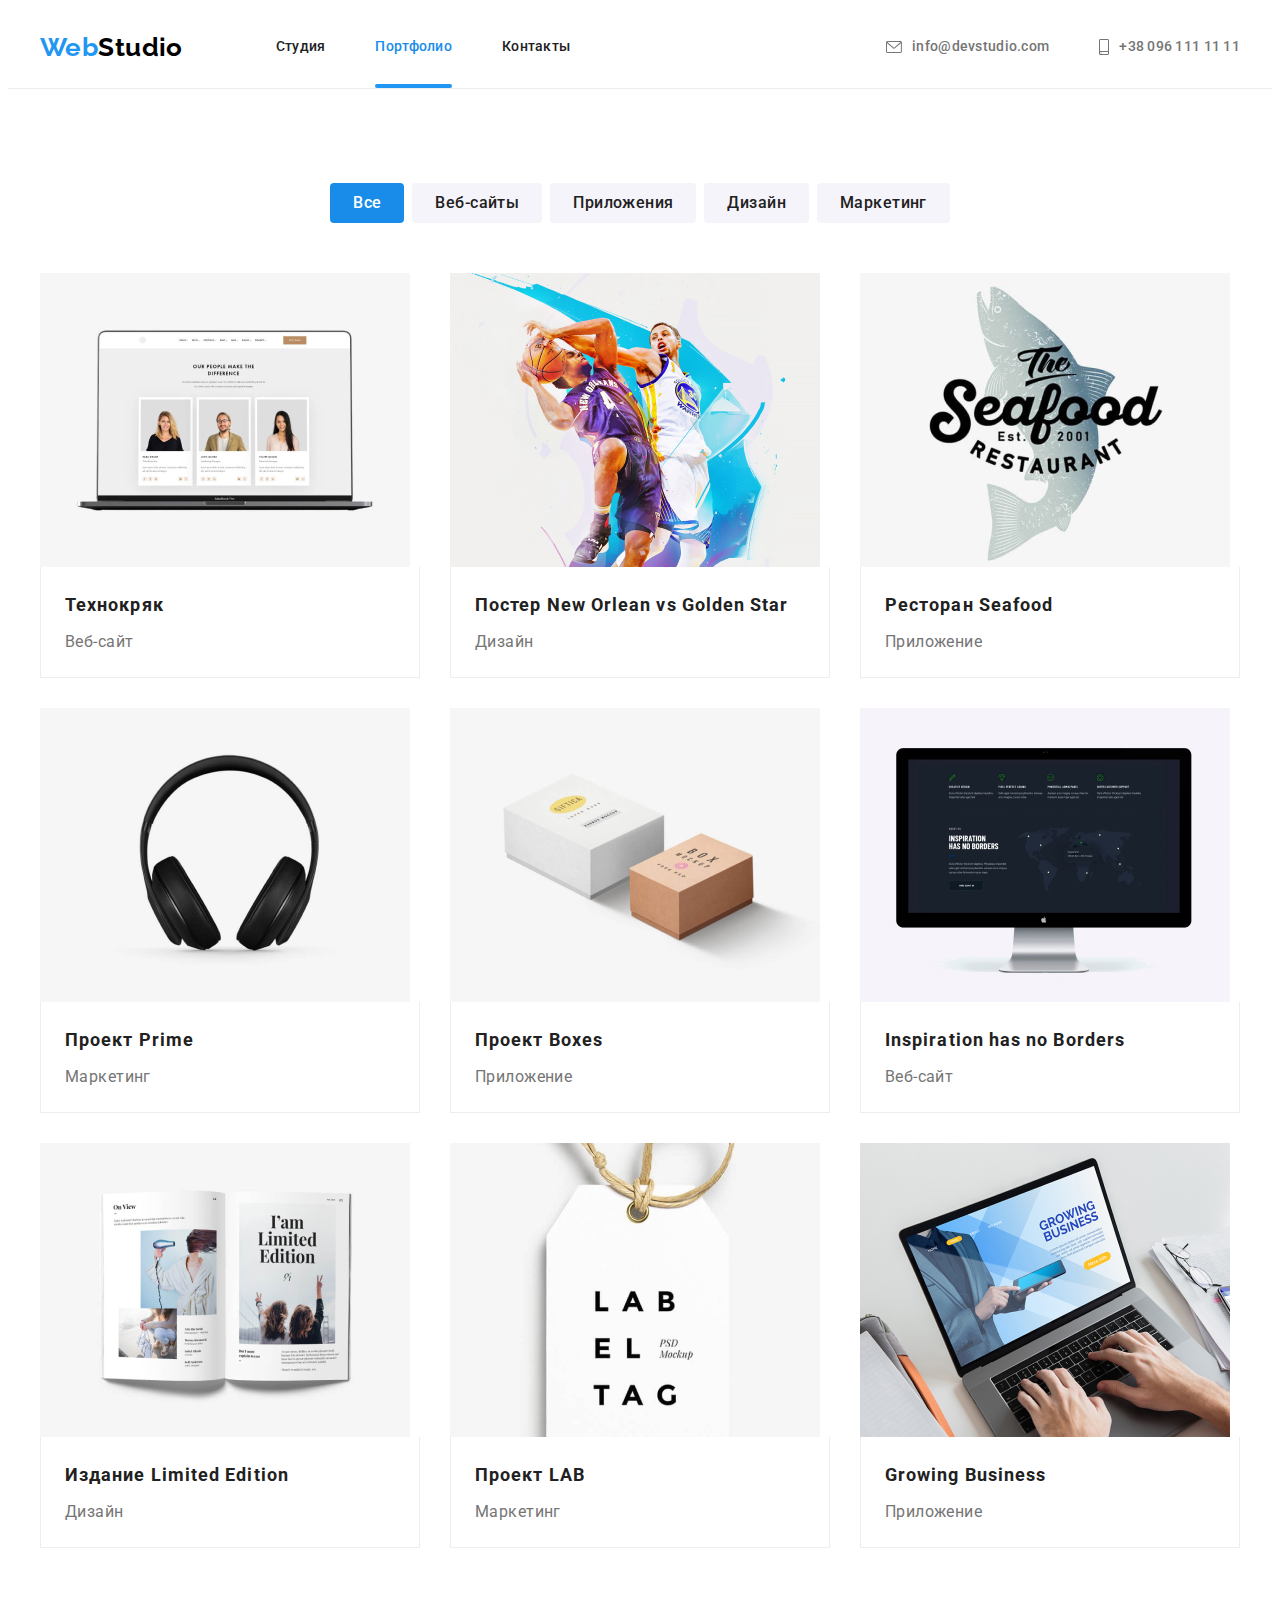
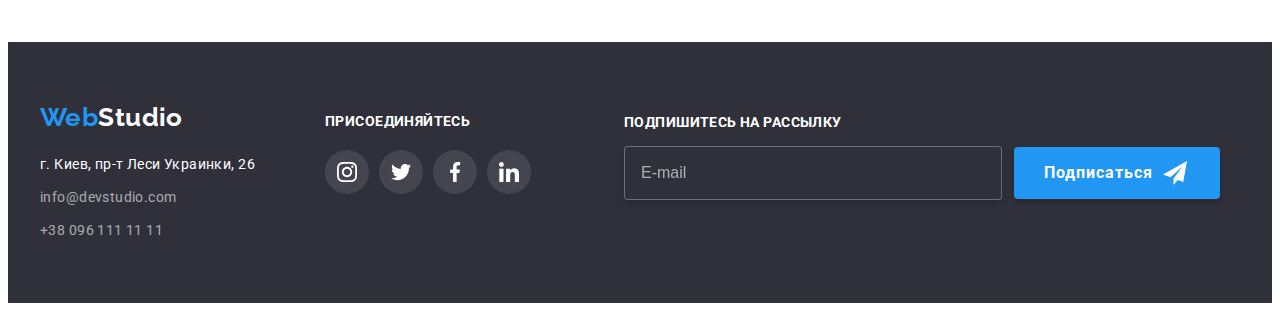
==== portfolio.html @ 0fa113b9 "Start, added files from HW#6" ====
<!DOCTYPE html>
<html lang="ru">
<head>
    <meta charset="UTF-8">
    <meta http-equiv="X-UA-Compatible" content="IE=edge">
    <meta name="viewport" content="width=device-width, initial-scale=1.0">
    
    <title>Портфолио</title>
    
    <link rel="stylesheet" href="https://cdnjs.cloudflare.com/ajax/libs/modern-normalize/1.1.0/modern-normalize.min.css"
        integrity="sha512-wpPYUAdjBVSE4KJnH1VR1HeZfpl1ub8YT/NKx4PuQ5NmX2tKuGu6U/JRp5y+Y8XG2tV+wKQpNHVUX03MfMFn9Q=="
        crossorigin="anonymous" referrerpolicy="no-referrer" />
        
    <link rel="preconnect" href="https://fonts.googleapis.com">
    <link rel="preconnect" href="https://fonts.gstatic.com" crossorigin>
    <link href="https://fonts.googleapis.com/css2?family=Raleway:wght@700&family=Roboto:wght@400;500;700;900&display=swap"
        rel="stylesheet">

    <link rel="stylesheet" href="./css/styles.css">
</head>

<body>

    <!-- =============== Шапка сайта (headline) ============== -->
    <header class="page-header">
        <!-- ======== Основной раздел навигации ======= -->
        <div class="container main-nav">
            <nav class="navigation">
    
                <a href="./index.html" class="logo links">Web<span class="logo-black">Studio</span></a>
    
                <ul class="nav-list lists">
                    <li class="header-item"><a href="./index.html" class="nav-links links">Студия</a></li>
                    <li class="header-item"><a href="./portfolio.html" class="nav-links links activlink">Портфолио</a></li>
                    <li class="header-item"><a href="" class="nav-links links">Контакты</a></li>
                </ul>
    
            </nav>
            <!-- ======== Контакты в header (почта и телефон)  ======= -->
            <ul class="nav-contacts lists">
                <li class="header-item">
                    <a href="mailto:info@devstudio.com" class="header-contacts-link links">
                        <svg class="header-link-icon" width="16" height="12px">
                            <use href="./images/icons.svg#icon-envelope"></use>
                        </svg>
                        info@devstudio.com
                    </a>
                </li>
            
                <li class="header-item">
                    <a href="tel:+380961111111" class="header-contacts-link links">
                        <svg class="header-link-icon" width="10" height="16px">
                            <use href="./images/icons.svg#icon-smartphone"></use>
                        </svg>
                        +38 096 111 11 11
                    </a>
                </li>
            </ul>
        </div>
    </header>

    <!-- ============== ОСНОВНОЙ Блок (portfolio) =============== -->
    <main>
        <!-- ============ Блок-секция ГЕРОЙ-ПОРТФОЛИО (projects) =========== -->
        <section class="section"> 
            <div class="container">
                <!-- === Этот заголовок скрыт === -->
                <h1 class="visually-hidden">ПОРТФОЛИО</h1>

                <!-- ============ ГЕРОЙ-ССЫЛКИ (btn-filters) =========== -->
                <ul class="filters-list lists">
                    <li class="filters-item"><button type="button" class="btn-filters buttons activlink">Все</button></li>
                    <li class="filters-item"><button type="button" class="btn-filters buttons">Веб-сайты</button></li>
                    <li class="filters-item"><button type="button" class="btn-filters buttons">Приложения</button></li>
                    <li class="filters-item"><button type="button" class="btn-filters buttons">Дизайн</button></li>
                    <li class="filters-item"><button type="button" class="btn-filters buttons">Маркетинг</button></li>
                </ul>
            
                <!-- =========== ГЕРОЙ-ПРОЕКТЫ (______________) =========== -->
                <ul class="project-list lists">
                    <li class="project-item">
                        <a href="" class="links">
                            <div class="project-top-wrap">
                                <img src="./images/project1.jpg" 
                                    alt="Технокряк" 
                                    width="370" 
                                />
                                <p class="project-top-text">
                                    Ресурс предлагает комплексные предложения с разным уровнем 
                                    функционала и сервисов. Все это позволит посетителю получить 
                                    исчерпывающие сведения о компании или частном лице.
                                </p>
                            </div>
                            <div class="project-card">
                                <h2 class="titlе-project">Технокряк</h2>
                                <p class="titlе-filter">Веб-сайт</p>
                            </div>
                        </a>
                    </li>

                    <li class="project-item">
                        <a href="" class="links">
                            <div class="project-top-wrap">
                                <img src="./images/project2.jpg" 
                                alt="Постер New Orlean vs Golden Star" 
                                width="370" 
                                />
                                <p class="project-top-text">
                                    Ресурс предлагает комплексные предложения с разным уровнем
                                    функционала и сервисов. Все это позволит посетителю получить
                                    исчерпывающие сведения о компании или частном лице.
                                </p>
                            </div>
                            <div class="project-card">
                                <h2 class="titlе-project">Постер New Orlean vs Golden Star</h2>
                                <p class="titlе-filter">Дизайн</p>
                            </div>
                        </a>
                    </li>

                    <li class="project-item">
                        <a href="" class="links">
                            <div class="project-top-wrap">
                                <img src="./images/project3.jpg" 
                                alt="Ресторан Seafood" 
                                width="370" 
                                />
                                <p class="project-top-text">
                                    Ресурс предлагает комплексные предложения с разным уровнем
                                    функционала и сервисов. Все это позволит посетителю получить
                                    исчерпывающие сведения о компании или частном лице.
                                </p>
                            </div>
                            <div class="project-card">
                                <h2 class="titlе-project">Ресторан Seafood</h2>
                                <p class="titlе-filter">Приложение</p>
                            </div>
                        </a>
                    </li>

                    <li class="project-item">
                        <a href="" class="links">
                            <div class="project-top-wrap">
                                <img src="./images/project4.jpg" 
                                alt="Проект Prime" 
                                width="370" 
                                />
                                <p class="project-top-text">
                                    Ресурс предлагает комплексные предложения с разным уровнем
                                    функционала и сервисов. Все это позволит посетителю получить
                                    исчерпывающие сведения о компании или частном лице.
                                </p>
                            </div>
                            <div class="project-card">
                                <h2 class="titlе-project">Проект Prime</h2>
                                <p class="titlе-filter">Маркетинг</p>
                            </div>
                        </a>
                    </li>

                    <li class="project-item">
                        <a href="" class="links">
                            <div class="project-top-wrap">
                                <img src="./images/project5.jpg" 
                                alt="Проект Boxes" 
                                width="370" 
                                />
                                <p class="project-top-text">
                                    Ресурс предлагает комплексные предложения с разным уровнем
                                    функционала и сервисов. Все это позволит посетителю получить
                                    исчерпывающие сведения о компании или частном лице.
                                </p>
                            </div>
                            <div class="project-card">
                                <h2 class="titlе-project">Проект Boxes</h2>
                                <p class="titlе-filter">Приложение</p>
                            </div>
                        </a>
                    </li>

                    <li class="project-item">
                        <a href="" class="links">
                            <div class="project-top-wrap">
                                <img src="./images/project6.jpg" 
                                alt="Inspiration has no Borders" 
                                width="370" 
                                />
                                <p class="project-top-text">
                                    Ресурс предлагает комплексные предложения с разным уровнем
                                    функционала и сервисов. Все это позволит посетителю получить
                                    исчерпывающие сведения о компании или частном лице.
                                </p>
                            </div>
                            <div class="project-card">
                                <h2 class="titlе-project">Inspiration has no Borders</h2>
                                <p class="titlе-filter">Веб-сайт</p>
                            </div>
                        </a>
                    </li>

                    <li class="project-item">
                        <a href="" class="links">
                            <div class="project-top-wrap">
                                <img src="./images/project7.jpg" 
                                    alt="Издание Limited Edition" 
                                    width="370" 
                                />
                                <p class="project-top-text">
                                    Ресурс предлагает комплексные предложения с разным уровнем 
                                    функционала и сервисов. Все это позволит посетителю получить 
                                    исчерпывающие сведения о компании или частном лице.
                                </p>
                            </div>
                            <div class="project-card">
                                <h2 class="titlе-project">Издание Limited Edition</h2>
                                <p class="titlе-filter">Дизайн</p>
                            </div>
                        </a>
                    </li>

                    <li class="project-item">
                        <a href="" class="links">
                            <div class="project-top-wrap">
                                <img src="./images/project8.jpg" 
                                alt="Проект LAB" 
                                width="370" 
                                />
                                <p class="project-top-text">
                                    Ресурс предлагает комплексные предложения с разным уровнем
                                    функционала и сервисов. Все это позволит посетителю получить
                                    исчерпывающие сведения о компании или частном лице.
                                </p>
                            </div>
                            <div class="project-card">
                                <h2 class="titlе-project">Проект LAB</h2>
                                <p class="titlе-filter">Маркетинг</p>
                            </div>
                        </a>
                    </li>

                    <li class="project-item">
                        <a href="" class="links">
                            <div class="project-top-wrap">
                                <img src="./images/project9.jpg" 
                                alt="Growing Business" 
                                width="370" 
                                />
                                <p class="project-top-text">
                                    Ресурс предлагает комплексные предложения с разным уровнем
                                    функционала и сервисов. Все это позволит посетителю получить
                                    исчерпывающие сведения о компании или частном лице.
                                </p>
                            </div>
                            <div class="project-card">
                                <h2 class="titlе-project">Growing Business</h2>
                                <p class="titlе-filter">Приложение</p>
                            </div>
                        </a>
                    </li>
                </ul>
            </div>
        </section>
        
    </main>

    <!-- =========== Блок ПОДВАЛ  ФУТЕР (footer) =========== -->
    <footer class="footers">
        <div class="container foot">
    
            <div class="footers-addresses">
    
                <a href="./index.html" class="logo links">Web<span class="logo-white">Studio</span></a>
    
                <!-- ============== Блок АДРЕС (addresses) ============== -->
                <address>
    
                    <ul class="lists">
                        <li class="list-item"><a href="" class="addresses links">г. Киев, пр-т Леси Украинки, 26</a></li>
                        <li class="list-item"><a href="mailto:info@devstudio.com"
                                class="footers-contact-link links">info@devstudio.com</a></li>
                        <li class="list-item"><a href="tel:+380961111111" class="footers-contact-link links">+38 096 111 11
                                11</a></li>
                    </ul>
    
                </address>
            </div>
    
            <div class="footers-soc">
    
                <p class="footers-soc-titles">Присоединяйтесь</p>
    
                <ul class="footers-soc-list lists">
                    <li class="footers-soc-item">
                        <a href="" class="footers-soc-link">
                            <svg class="footers-soc-icon" width="20" height="20">
                                <use href="./images/icons.svg#icon-footer-instagram1"></use>
                            </svg>
                        </a>
                    </li>
    
                    <li class="footers-soc-item">
                        <a href="" class="footers-soc-link">
                            <svg class="footers-soc-icon" width="20" height="20">
                                <use href="./images/icons.svg#icon-footer-twitter2"></use>
                            </svg>
                        </a>
                    </li>
    
                    <li class="footers-soc-item">
                        <a href="" class="footers-soc-link">
                            <svg class="footers-soc-icon" width="20" height="20">
                                <use href="./images/icons.svg#icon-team-facebook3"></use>
                            </svg>
                        </a>
                    </li>
    
                    <li class="footers-soc-item">
                        <a href="" class="footers-soc-link">
                            <svg class="footers-soc-icon" width="20" height="20">
                                <use href="./images/icons.svg#icon-footer-linkedin4"></use>
                            </svg>
                        </a>
                    </li>
                </ul>
    
    
            </div>

            <div class="footers-subscription">
                <form>
                    <label for="user-email" class="footers-soc-titles">Подпишитесь на рассылку</label>
                    <div class="footers-field-wrap">
                        <input 
                            type="email" 
                            class="footers-input" 
                            name="user-email" 
                            id="user-email" 
                            placeholder="E-mail" />
                        <button type="submit" class="btn-footers hero-button">Подписаться
                            <svg class="footers-icon" width="24" height="24">
                                <use href="./images/icons.svg#icon-footer-send"></use>
                            </svg>
                        </button>
                    </div>
                </form>
            </div>
            
        </div>
    </footer>

</body>

</html>
---- css/styles.css ----
:root {
    /* ============ ПЕРЕМЕННЫЕ ЦВЕТА ============ */
    --color-font-main: #212121;
    --color-font-head: #757575;
    --color-font-placeholder-modal: rgba(117, 117, 117, 0.5);
    --color-font-footer: rgba(255, 255, 255, 0.6);
    /* =============================== */
    --color-background-another: #E5E5E5;
    --color-background-team: #F5F4FA;
    --color-background-footer: #2F303A;
    --color-background-footer-icon: rgba(255, 255, 255, 0.1);
    --color-background-backdrop: rgba(0, 0, 0, 0.2);
    --color-background-activity: rgba(47, 48, 58, 0.8);
    --color-background-overlay: rgba(33, 150, 243, 0.9);
    /* =============================== */
    --color-light: #FFFFFF;
    --color-dark: #000000;
    /* =============================== */
    --color-border-line: #ECECEC;
    --color-borders-portfolio: #EEEEEE;
    --color-border-clients: #AFB1B8;
    --color-border-modal: rgba(33, 33, 33, 0.2);
    /* =============================== */
    --color-logo-links-hover: #2196F3;
    --color-button-hover: #188CE8;
    /* ========================================== */
}


body {
    color: var(--color-font-main);
    background-color: var(--color-light);
/* =============================== */
    font-family: Roboto, Arial, Helvetica, sans-serif;
    font-size: 14px;
    /* line-height: 1.71; */
    letter-spacing: 0.03em;
}





/* ============= Типографика - ГЛОБАЛЬНАЯ Стилизация некоторых элементов ============= */
/* ============================= Контейнер ============================= */
.container {
    width: 1200px;

    margin-left: auto;
    margin-right: auto;

    padding-left: 15px;
    padding-right: 15px;

    /* УБРАТЬ */
    /* outline: 2px solid tomato;  */
    /* background-color: tomato; */ 
}

/* ============================= Контейнер для ФОНА в ГЕРОЙ (overlay) ============================= */
.overlay {
    max-width: 1600px;
    height: 600px;

    margin-left: auto;
    margin-right: auto;

    background-image: 
        linear-gradient(to right, 
        rgba(47, 48, 58, 0.4), 
        rgba(47, 48, 58, 0.4)),
        url("../images/bck-img.jpg");
    /* background-image: url("../images/bck-img.jpg"); */

    background-color: var(--color-background-footer);

    background-repeat: no-repeat;
    background-position: center;
    background-size: cover;

    /* outline: 2px solid tomato;  */
}

/* ================ Секция - отступы 94px сверху и снизу ================ */
.section {
    padding-top: 94px;
    padding-bottom: 94px;
}

/* ================ Скрытие заголовков (visually-hidden) ================ */
.visually-hidden {
    visibility: hidden;
    pointer-events: none;
    position: absolute;
}

/* ========== Сброс отступов у ВСЕХ заголовков и ВСЕГО текста ========== */
h1, h2, h3, h4, h5, h6, p {
    margin-top: 0;
    margin-bottom: 0;
}

/* =================== Сброс нижнего отступа у img =================== */
img {
    display: block;
}


/* === Стилизация Заголовка h2 в Блок-секция_3 Чем мы занимаемся (activities)
 и в Блок-секция_4 Наша команда (team) === */
.section-titles {
    margin-bottom: 50px;

    font-weight: 700;
    font-size: 36px;
    line-height: 1.67;
    text-align: center;
}


/* --------- Убираем точки и ВЕРХ и НИЗ отступы со ВСЕХ списков --------- */
/* ul {list-style-type: none;} */
.lists {
    padding: 0;
    margin: 0;
    list-style-type: none;
}

/* ------ Убираем подчеркивание со ВСЕХ ссылок ------ */
/* a {text-decoration: none;} */
.links {text-decoration: none;}

/* --- Задаем ВСЕМ кнопкам тип курсора pointer ------ */
.buttons {cursor: pointer;}

/* _____________________________  К О Н Е Ц Типографика _____________________________ */





/* ======================= Стилизация Шапки сайта (headline) ======================= */

/* ============ Стилизация header в portfolio (page-header) ============ */
.page-header {
    padding-top: 24px;
    padding-bottom: 25px;

    /* Установим стили нинжней рамки */
    border-bottom-width: 1px;
    border-bottom-style: solid;
    border-bottom-color: var(--color-border-line);

    /* УБРАТЬ */
    /* background-color: #dad8d8;  */
}


/* ============ Стилизация логотипа WebStudio in header ============ */
.logo {
    /* margin-right: 93px; */

    font-family: 'Raleway';
    font-weight: 700;
    font-size: 26px;
    line-height: 1.19;

    color: var(--color-logo-links-hover);
}

/* == Замена цвета текста WebStudio (часть Studio - на черную) в header == */
.logo-black {
    color: var(--color-dark);
}

/* ==== flex-контейнеры в разделе навигации в header ===== */
.nav-list {
    display: flex;
    margin-left: 93px;
}

.nav-list .header-item +.header-item {
    margin-left: 50px;

    /* УБРАТЬ */
    /* outline: 2px solid tomato; */ 
}

/* .nav-list .header-item:last-child {
    margin-right: 331px;
} */


.nav-contacts {
    display: flex;
    margin-left: auto;
    align-items: center;
}

.nav-contacts .header-item +.header-item {
    margin-left: 50px;

    /* УБРАТЬ */
    /* outline: 2px solid tomato; */ 
}

.navigation {
    display: flex;
    align-items: center;
}

.main-nav {
    display: flex;
    align-items: center;
}

/* ====+++++====== Иконки в Контакты (почта и телефон) в header ===+++++======= */
.header-contacts-link {
    width: 100%;
    height: 100%;
    display: flex;
    align-items: center;
    
    fill: var(--color-font-head);
    /* fill: tomato; */
}

.header-link-icon {
    margin-right: 10px;
}




/* ==== Стилизация Кнопок Основного раздела навигации в header ===== */
.nav-links {
    display: block;
    
    font-weight: 500;
    line-height: 1.14;
    letter-spacing: 0.02em;

    color: inherit;

    transition: color 250ms cubic-bezier(0.4, 0, 0.2, 1);

    /* УБРАТЬ */
    /* outline: 2px solid tomato;  */
}

/* ==== Выделение цветом активной страници в header в (headline) ===== */
.nav-links.activlink {
    position: relative;
    color: var(--color-button-hover);

    /* УБРАТЬ */
    /* outline: 2px solid tomato; */

}
/* ================== Подчёркивание ссылки текущей страницы ==================*/
.nav-links.activlink::after {
    content: "";
    position: absolute;
    display: block;

    width: 100%;
    height: 4px;
    
    bottom: -33px;

    background-color: var(--color-logo-links-hover);
    border-radius: 2px;
}

/* ========= Стилизация Контакты (почта и телефон) в header ========= */
.header-contacts-link {
    font-weight: 500;
    line-height: 1.14;
    letter-spacing: 0.02em;

    color: var(--color-font-head);
    fill: currentColor;

    transition: color 250ms cubic-bezier(0.4, 0, 0.2, 1), 
                fill 250ms cubic-bezier(0.4, 0, 0.2, 1);
    
    /* transition-property: color, fill;
    transition-duration: 250ms;
    transition-timing-function: cubic-bezier(0.4, 0, 0.2, 1); */
}


/* ====  Hover & Focus на ссылках и Контактах (почта и телефон) в header === */
.nav-links:hover,
.nav-links:focus,
.header-contacts-link:hover,
.header-contacts-link:focus {
    color: var(--color-logo-links-hover);
    fill: var(--color-logo-links-hover);
}

/* _____________________________  К О Н Е Ц   (header) _____________________________ */







/* ========================= Стилизация ОСНОВНОГО Блока (main)========================== */

/* ============ Стилизация Секции (hero) в ГЕРОЙ  ============ */
.hero {
    padding-top: 200px;
    padding-bottom: 200px;
    text-align: center;

    /* background-color: var(--color-background-footer); */
}


/* ====== Стилизация заголовка h1 в ГЕРОЙ (hero-title) ===== */
.hero-title {
    width: 696px;
    margin-top: 0;
    margin-left: auto;
    margin-right: auto;
    margin-bottom: 30px;

    font-weight: 900;
    font-size: 44px;
    line-height: 1.36;
    /* text-align: center; */
    letter-spacing: 0.06em;
    text-transform: uppercase;
    
    color: var(--color-light);

    /* УБРАТЬ */
    /* outline: 2px solid rgb(20, 53, 240);  */
}


/* ========== Стилизация кнопки в ГЕРОЙ (hero-button) ========== */
.hero-button {
    display: inline-block;
    border: 1px solid transparent;
    border-radius: 4px;
    box-shadow: 0px 4px 4px rgba(0, 0, 0, 0.15);
    
    padding: 10px 32px;
    min-width: 200px;

    font-family: inherit;
    font-weight: 700;
    font-size: 16px;
    line-height: 1.88;
    align-items: center;
    /* text-align: center; */
    letter-spacing: 0.06em;

    color: var(--color-light);
    background-color: var(--color-logo-links-hover);

    transition: background-color 250ms cubic-bezier(0.4, 0, 0.2, 1);
}

/* =============  Hover & Focus на кнопке в ГЕРОЙ ============= */
.hero-button:hover,
.hero-button:focus {
    background-color: var(--color-button-hover);
}

/* ========================= Модалка ============================== */
.backdrop {
    position: fixed;

    width: 100%;
    height: 100%;

    top: 0;
    left: 0;                                                      

    background-color: var(--color-background-backdrop);

    opacity: 1;
    
    z-index: 1
    }


.backdrop.is-hidden {
    opacity: 0;
    pointer-events: none;
    visibility: hidden;
}

.backdrop.is-hidden .modal {
    /* ==== Анимирование Модалки через opacity ===== */
    opacity: 0;

/* == Анимирование Модалки через transform-снизу == */
    /* transform: translate(-50%, 50%); */

/* == Анимирование Модалки через transform-scal===== */
    transform: translate(-50%, -50%) scale(1.1);

}

.modal {
    position: absolute;

    top: 50%;
    left: 50%;
    transform: translate(-50%, -50%);
    
    width: 528px;
    min-height: 581px;
    padding: 40px;

    background-color: #fff;

/* ============== Анимирование Модалки через opacity =============== */
    opacity: 1;
    transition: opacity 250ms cubic-bezier(0.4, 0, 0.2, 1);
/* __________________________________________________________________ */

/* =========== Анимирование Модалки через transform-снизу ============ */
    
    /* transition: transform 250ms cubic-bezier(0.4, 0, 0.2, 1); */
/* ___________________________________________________________________ */

/* =========== Анимирование Модалки через transform-scale ============ */
    transform: translate(-50%, -50%) scale(1);
    transition: transform 250ms cubic-bezier(0.4, 0, 0.2, 1);
/* ___________________________________________________________________ */
}

/* ====================== Стилизация ФОРМЫ ============================== */
.modal-title {
    font-weight: 700;
    font-size: 20px;
    line-height: 1.15;
    text-align: center;

    margin-bottom: 12px;

    color: var(--color-font-main);
}


.modal-input {
    width: 100%;
    height: 40px;

    padding-left: 35px;

    border: 1px solid var(--color-border-modal);
    border-radius: 4px;

    outline: none;
}

/* +++++++++++ Стили ПЛЕЙСХОЛДЕРА +++++++++++ */
.modal-text::placeholder {
    
    line-height: 1.14;
    letter-spacing: 0.01em;

    color: var(--color-font-placeholder-modal);
}


.modal-field:nth-child(-n + 3) {
    margin-bottom: 10px;

    /* outline: 2px solid tomato; */
}


.modal-label {
    display: block;

    margin-bottom: 4px;
    
    font-size: 12px;
    line-height: 1.16;
    letter-spacing: 0.01em;

    color: var(--color-font-head);
    
}

.modal-text {
    width: 100%;
    height: 120px;

    padding: 12px 16px;
    margin-bottom: 20px;

    line-height: 1.14;
    letter-spacing: 0.01em;

    color: var(--color-font-main);

    border: 1px solid var(--color-border-modal);
    border-radius: 4px;

    resize: none;
    outline: none;
    
}

.modal-field-wrap {
    position: relative;
}

.modal-icon {
    position: absolute;
    left: 12px;
    top: 50%;
    transform: translateY(-50%);
}

.modal-input:focus,
.modal-text:focus {
    border-color: var(--color-logo-links-hover);
}

.modal-input:focus +.modal-icon {
    fill: var(--color-logo-links-hover);
}
/* ________________________________________________ */

.check-text {
    display: flex;
    align-items: center;
    justify-content: center;
}

.check-icon {
    fill: transparent;
}

.check-text .check-icon {
    display: flex;
    
    width: 16px;
    height: 15px;

    margin-right: 8px;

    border: 2px solid var(--color-font-main);
    border-radius: 3px;
    
    align-items: center;
    justify-content: center;
}


.modal-check:checked+.check-text .check-icon {
    background-color: var(--color-logo-links-hover);
    border: none;
    fill: #ffffff;
}

/* .modal-check:checked+.check-text .check-icon {
    fill: #ffffff;
} */

.agreement {
    line-height: 1.71;

    color: var(--color-font-head);
}

.agreement .submit {

    color: var(--color-logo-links-hover);
}

/* _________________________________________________________ */


/* ================ Кнопка ОТПРАВИТЬ в модалке ================= */
.hero-button.btn-modal {
    display: block;
    margin-top: 30px;
    margin-left: auto;
    margin-right: auto;
}

/* ================ Кнопка ЗАКРЫТЬ модалку ================= */
.modal-icon-box {
    position: absolute;
    top: 8px;
    right: 8px;

    width: 30px;
    height: 30px;
}

.button-modal {
    display: flex;

    width: 100%;
    height: 100%;

    align-items: center;
    justify-content: center;

    fill: var(--color-dark);
    border: 1px solid rgba(0, 0, 0, 0.1);
    border-radius: 50%;
    
    transition: fill 250ms cubic-bezier(0.4, 0, 0.2, 1);
}

.button-modal:hover {
    fill: var(--color-logo-links-hover);
}

/* _________________________  К О Н Е Ц   Блок-секции_1 ГЕРОЙ (hero) _________________________ */







/* ================ Стилизация Секции Наши особенности (features) ================ */

/* ==== flex-контейнер в Секции Наши особенности (features) 1 вариант ===== */
/* .features-list {
    display: flex;
    justify-content: space-between;
}
.features-list .features-item {
    width: 270px;

    background-color: tomato;
} */
/* ____________________________________________________________________________ */


/* ==== flex-контейнер в Секции Наши особенности (features) 2 вариант ===== */
.features-list {
    display: flex;
    gap: 30px;
}
.features-item {
    width: calc((100% - 90px) / 3);

    /* УБРАТЬ */
    /* background-color: tomato; */
}

/* ============== Иконки в Секции Наши особенности (features) =============== */
.features-item::before {
    content: "";
    display: block;
    height: 120px;

    background-size: 70px 70px;
    background-repeat: no-repeat;
    background-position: center;
    background-color: var(--color-background-team);
    
    /* УБРАТЬ */
    /* outline: 2px solid tomato;  */
}

.icon-features-first::before {
    background-image: url("../images/antenna1.svg");
}

.icon-features-second::before {
    background-image: url("../images/clock2.svg");
}

.icon-features-third::before {
    background-image: url("../images/diagram3.svg");
}

.icon-features-fourth::before {
    background-image: url("../images/astronaut4.svg");
}

/* ____________________________________________________________________________ */


/* ==== Стилизация заголовка h3 в Наши особенности (features) ====*/
.features-title {
    margin-top: 30px;
    margin-bottom: 10px;
    font-size: inherit;
    line-height: 1.14;
    text-transform: uppercase;

    color: var(--color-font-main);
}


/* ==== Стилизация Текста p в (в Наши особенности (features) ==== */
.features-description {
    line-height: 1.71;

    /* width: 270px; */

    color: var(--color-font-head);
}

/* ______________________  К О Н Е Ц Блок-секция_2 Наши особенности ______________________ */








/* ============== Стилизация Секции Чем мы занимаемся (activities) ============== */
.section.activities {
    padding-top: 0;

    /* УБРАТЬ */
    /* background-color: rgb(145, 123, 197);  */
        
}

/* ==== flex-контейнер в Секции Наши особенности (activity) ===== */
.activity {
    display: flex;
    justify-content: space-between;
}

.activity-card {
    position: relative;
    /* width: 370px; */
    /* height: 294px; */
}

.activity-title {
    position: absolute;

    width: 100%;
    /* height: 70px; */

    bottom: 0;
    left: 0;

    padding-top: 27px;
    padding-bottom: 27px;
    /* font-size: 10px; */
    font-weight: 700;
    line-height: 1.14;
    text-align: center;
    text-transform: uppercase;
    
    color: #FFFFFF;
    background-color: var(--color-background-activity);
}


/* === Стилизация Заголовка h2 в Блок-секция_3 Чем мы занимаемся (activities)
вынесен в Типографику === */

/* ___________________  К О Н Е Ц Блок-секция_3 Чем мы занимаемся ______________________ */








/* ============== Стилизация Секции Наша команда (team) ============== */
.team {
    background-color: var(--color-background-team);

}

/* ==== flex-контейнер в Секции Секции Наша команда (team) ===== */
.team-list {
    display: flex;
    justify-content: space-between;
}

/* === Стилизация Заголовка h2 в Блок-секция_4 Наша команда (team) 
вынесен в Типографику === */


/* ======= Заголовок h3 в Наша команда (team-item) > (team-name)  ======*/
.team-name {
    margin-top: 30px;
    margin-bottom: 10px;

    font-weight: 500;
    font-size: 16px;
    line-height: 1.19;
    text-align: center;

    color: #212121;
}

/* ========== Текст в Наша команда (team-item) > (team-position) ==========*/
.team-position {
    margin-bottom: 16px;

    font-size: 16px;
    line-height: 1.19;
    text-align: center;

    color: #757575;
}

/* ======= Цвет фона карточки члена команды (team-item) ======= */
.team-item {
    box-shadow: 0px 1px 3px rgba(0, 0, 0, 0.12), 
                0px 1px 1px rgba(0, 0, 0, 0.14), 
                0px 2px 1px rgba(0, 0, 0, 0.2);
    border-radius: 0px 0px 4px 4px;
    
    background-color: var(--color-light);
}

    /* === Стилизация Ссылки-линки на соцсети в Наша команда (team-soc-list) === */
.team-soc-list {
    display: flex;
    justify-content: center;
    margin-bottom: 30px;
}


.team-soc-item {
    width: 44px;
    height: 44px;
}

    /* .team-soc-item+.team-soc-item {
        margin-left: 10px;
    } */


    .team-soc-link {
        display: flex;

        width: 100%;
        height: 100%;

        align-items: center;
        justify-content: center;

        border-radius: 50%;

        /* background-size: contain; */
        /* background-color: rgb(242, 250, 171); */
        
        fill: var(--color-border-clients);

        transition: background-color 250ms cubic-bezier(0.4, 0, 0.2, 1), fill 250ms cubic-bezier(0.4, 0, 0.2, 1);

    }

    
    .team-soc-link:hover,
    .team-soc-link:focus {
        background-color: var(--color-logo-links-hover);
        fill: var(--color-light);
    }
/* _________ К О Н Е Ц Стилизация Ссылки-линки на соцсети в Наша команда  _________ */

/* ___________________  К О Н Е Ц  Блок-секция_4 Наша команда ______________________ */








/* ============== Стилизация Секции_5 Наши клиенты (clients) ============== */

/* ==== flex-контейнер в Секции Секции_5 Наши клиенты (clients) ===== */
.clients-list {
    display: flex;
    justify-content: space-between;

    /* УБРАТЬ */
    /* outline: 2px solid tomato;  */
    /* background-color: rgb(7, 248, 168); */
}

.clients-item {
    width: 170px;
    height: 92px;
    /* display: flex; */

    /* УБРАТЬ */
    /* outline: 2px solid tomato; */
    /* background-color: tomato; */
}

.clients-link {
    display: flex;

    width: 100%;
    height: 100%;

    justify-content: center;

    padding: 16px 32px;

    border: 1px solid var(--color-border-clients);
    border-radius: 4px;
    
    fill: var(--color-border-clients);
    
    transition: border 250ms cubic-bezier(0.4, 0, 0.2, 1),
                fill 250ms cubic-bezier(0.4, 0, 0.2, 1);

    /* УБРАТЬ */
    /* outline: 2px solid tomato; */
    /* background-color: tomato; */
    /* background-color: rgb(242, 250, 171); */

}


.clients-link:hover,
.clients-link:focus {
    border: 1px solid var(--color-logo-links-hover);
    fill: var(--color-logo-links-hover);
}


/* ___________________  К О Н Е Ц  Секции_5 Наши клиенты ______________________ */

/* ____________________ К О Н Е Ц  ОСНОВНОГО Блока (main) ____________________ */









/* =============================== Стилизация footer =============================== */
/* ==== flex-контейнер в footer (foot) ===== */
.foot {
    display: flex;

    /* УБРАТЬ */
    /* outline: 2px solid tomato;  */
    /* background-color: rgb(43, 75, 64); */
}

.footers-addresses {

    /* outline: 2px solid tomato; */
}

.footers-soc {
    min-width: 206px;
    margin-top: 12px;
    margin-left: 70px;
    
    /* outline: 2px solid rgb(40, 2, 255); */
}

/* ======================== Стилизация блока соцсети ======================== */
.footers-soc-list {
    display: flex;
    justify-content: space-between;
}

.footers-soc-item {
    width: 44px;
    height: 44px;
}

.footers-soc-link {
    display: flex;

    width: 100%;
    height: 100%;
    border-radius: 50%;

    align-items: center;
    justify-content: center;

    background-size: contain;
    background-color: var(--color-background-footer-icon);

    fill: var(--color-light);

    transition: background-color 250ms cubic-bezier(0.4, 0, 0.2, 1);
}

.footers-soc-link:hover,
.footers-soc-link:focus {
    background-color: var(--color-logo-links-hover);
}

/* ++++++++++++++++++++++++++++++++++++++++++++++++++++++++++++++++++++ */

/* ====== Цвет фона в footer ====== */
.footers {
    padding-top: 60px;
    padding-bottom: 60px;

    background-color: var(--color-background-footer);
}


/* == Замена цвета текста WebStudio (часть Studio - на белую) в footer == */
.logo-white {
    color: var(--color-light);
}


/* ============= Стилизация ВСЕХ строк Блока АДРЕС в footer ============= */
.addresses {
    font-style: normal;
    line-height: 1.71;

    color: var(--color-light);
}

/* == Изменение цвета шрифта (почта и телефон) в Блоке АДРЕС  в footer == */
.footers-contact-link {
    font-style: normal;
    line-height: 1.71;

    color: var(--color-font-footer);

    transition: color 250ms cubic-bezier(0.4, 0, 0.2, 1);
}

/* ======== Ститлизация текста в блоке СОЦСЕТИ (footers-soc)========== */
.footers-soc-titles {
    margin-bottom: 20px;

    font-weight: 700;
    line-height: 1.14;
    text-transform: uppercase;

    color: var(--color-light);
}


/* ======  Hover & Focus на ссылках (почта и телефон) в footer ===== */
.footers-contact-link:hover,
.footers-contact-link:focus {
    color: var(--color-logo-links-hover);
}


/* Применить mpadding-bottom: 20px к элементу LOGO */
.logo .logo-white {
    display: inline-block;
    padding-bottom: 20px;
}


/* Применить margin-bottom: 9px ко всем элементам с классом list-item,
кроме последнего */
.list-item:not(:last-child) {
    margin-bottom: 9px;
    
}

/* ======================== Стилизация формы ПОДПИСАТЬСЯ ======================== */
.footers-subscription {
    margin-left: 93px;
    padding-top: 12px;

    /* УБРАТЬ */
    /* outline: 2px solid tomato;  */
    /* background-color: tomato; */
}

.footers-field-wrap {
    display: flex;
    align-items: center;
    margin-top: 15px;

    /* outline: 2px solid rgb(71, 58, 250); */
}

/* +++++++++++ Стили ПЛЕЙСХОЛДЕРА +++++++++++ */
.footers-input::placeholder {
        font-size: 16px;
        line-height: 1.25;
    
        color: var(--color-font-footer);
}
/* +++++++++++++++++++++++++++++++++ */

.footers-input {
    width: 358px;
    height: 50px;

    padding-left: 16px; 

    outline: none;

    font-size: 16px;
    line-height: 1.25;

    color: var(--color-light);
    background-color: var(--color-background-footer);
    border: 1px solid rgba(255, 255, 255, 0.3);
    border-radius: 4px;
    filter: drop-shadow(0px 4px 4px rgba(0, 0, 0, 0.15));

}


.btn-footers.hero-button {
    position: relative;
    margin-left: 12px;
    padding-left: 29px;
    text-align: left;
}


.btn-footers {
    display: flex;
    justify-content: space-between;
    align-items: center;

}


.footers-icon {
    margin-left: 10px;

    fill: var(--color-light);
}
/* ____________________________  К О Н Е Ц  footer ______________________________________ */







/* =========== Стилизация секции ГЕРОЙ-ПОРТФОЛИО (projects) в portfolio.html =========== */
.projects {

    /* background-color: rgb(197, 123, 139); */
        
}


/* ==== flex-контейнер для кнопок в ГЕРОЙ-ССЫЛКИ (filters-list) ===== */
.filters-list {
    display: flex;
    justify-content: center;
}

.filters-list .filters-item + .filters-item {
    margin-left: 8px;
}


/* ========== Стилизация кнопок в ГЕРОЙ-ССЫЛКИ в (btn-filters) в portfolio.html ==========*/
.btn-filters {
    display: inline-block;
    padding: 6px 22px;
    margin-bottom: 50px;
    
    font-family: inherit;
    font-weight: 500;
    font-size: 16px;
    line-height: 1.62;
    text-align: center;
    letter-spacing: inherit;
    
    border: 1px solid transparent;
    border-radius: 4px;
    
    color: inherit;
    background-color: var(--color-background-team);

    transition: color 250ms cubic-bezier(0.4, 0, 0.2, 1),
                background-color 250ms cubic-bezier(0.4, 0, 0.2, 1),
                box-shadow 250ms cubic-bezier(0.4, 0, 0.2, 1);

}


/* == Выделение цветом активной кнопки в ГЕРОЙ-ССЫЛКИ в (btn-filters) в portfolio.html === */
.btn-filters.activlink {
    background-color: var(--color-button-hover);
    color: var(--color-light);
}

/* =====  Hover & Focus на кнопках в ГЕРОЙ-ССЫЛКИ в (btn-filters) в portfolio.html ===== */
/* .btn-filters.activlink:hover,
.btn-filters.activlink:focus, */

.btn-filters:hover,
.btn-filters:focus {
    color: var(--color-light);
    background-color: var(--color-logo-links-hover);
    box-shadow: 0px 3px 1px rgba(0, 0, 0, 0.1),
                0px 1px 2px rgba(0, 0, 0, 0.08),
                0px 2px 2px rgba(0, 0, 0, 0.12);
}

/* ____________  К О Н Е Ц кнопки в ГЕРОЙ-ССЫЛКИ в portfolio.html ______________________ */








/* ==== flex-контейнер в Секции ГЕРОЙ-ССЫЛКИ (filters) 1 вариант ===== */
/* .project-list {
    display: flex;
    flex-wrap: wrap;
    margin-left: -30px;
    margin-bottom: -30px;

}
.project-item {
    flex-basis: calc(100% / 3 -30px);
    margin-left: 30px;
    margin-bottom: 30px;
} */
/* ____________________________________________________________________ */


/* ==== flex-контейнер в Секции ГЕРОЙ-ССЫЛКИ (filters) 2 вариант ===== */
.project-list {
    display: flex;
    flex-wrap: wrap;
    margin: -15px;
}
.project-item {
    flex-basis: calc(100% / 3 - 30px);
    /* flex-basis: calc((100% - 90px) / 3); */
    margin: 15px;

    transition: box-shadow 250ms cubic-bezier(0.4, 0, 0.2, 1);
} 
/* ____________________________________________________________________

/* ===================== Синий оверлей с текстом ===================== */
.project-top-wrap {
    position: relative;
    overflow: hidden;
}

.project-top-text {
    position: absolute;

    width: 100%;
    height: 100%;
    top: 0;
    left: 0%;

    padding-top: 63px;
    padding-right: 24px;
    padding-left: 24px;

    font-size: 18px;
    line-height: 1.56;
    letter-spacing: 0.03em;

    color: var(--color-light);
    background-color: var(--color-background-overlay);

    transform: translateY(100%);
    transition: transform 250ms cubic-bezier(0.4, 0, 0.2, 1);
    overflow: auto;
}

.project-item:hover .project-top-text {
    transform: translateY(0);
}
/* ____________________________________________________________________

/* ==== flex-контейнер в Секции ГЕРОЙ-ССЫЛКИ (filters) 3 вариант ===== */
/* ============= НЕ РАБОТАЕТ правильно!!! =========== */
/* .project-list {
    display: flex;
    flex-wrap: wrap;
    gap: 30px;
}
.project-item {
    width: calc(100% / 3 - 30px);
    width: calc((100% - 90px) / 3);
    
} */
/* ____________________________________________________________________ */



/* =========== Нижняя рамка в карточке (project-card) =========== */
.project-card {
    padding: 20px 24px;

       /* Установит стили правой рамки */
    border-right-width:1px;
    border-right-style: solid;
    border-right-color: var(--color-borders-portfolio);

        /* Установит стили нинжней рамки */
    border-bottom-width: 1px;
    border-bottom-style: solid;
    border-bottom-color: var(--color-borders-portfolio);

        /* Установит стили левой рамки */
    border-left-width: 1px;
    border-left-style: solid;
    border-left-color: var(--color-borders-portfolio);

    /* outline: 2px solid tomato; */
}


/* ========== Заголовок проектов в ПРОЕКТЫ (titlе-project) в portfolio.html ==========*/
.titlе-project {
    margin-bottom: 4px;
    
    font-weight: 700;
    font-size: 18px;
    line-height: 2.0;
    letter-spacing: 0.06em;

    color: var(--color-font-main);
}

/* ========== Заголовок фильтра в ПРОЕКТЫ (titlе-filter) в portfolio.html ==========*/
.titlе-filter {
    font-size: 16px;  
    line-height: 1.88;

    color: var(--color-font-head);
}

/* =========  Hover & Focus на карточке фильтра в ПРОЕКТЫ (titlе-filter)  ======== */
.project-item:hover,
.project-item:focus {
    box-shadow: 0px 1px 1px rgba(0, 0, 0, 0.12), 
                0px 4px 4px rgba(0, 0, 0, 0.06), 
                1px 4px 6px rgba(0, 0, 0, 0.16);
}

/* __________________ К О Н Е Ц  ОСНОВНОГО Блока в portfolio.html __________________ */
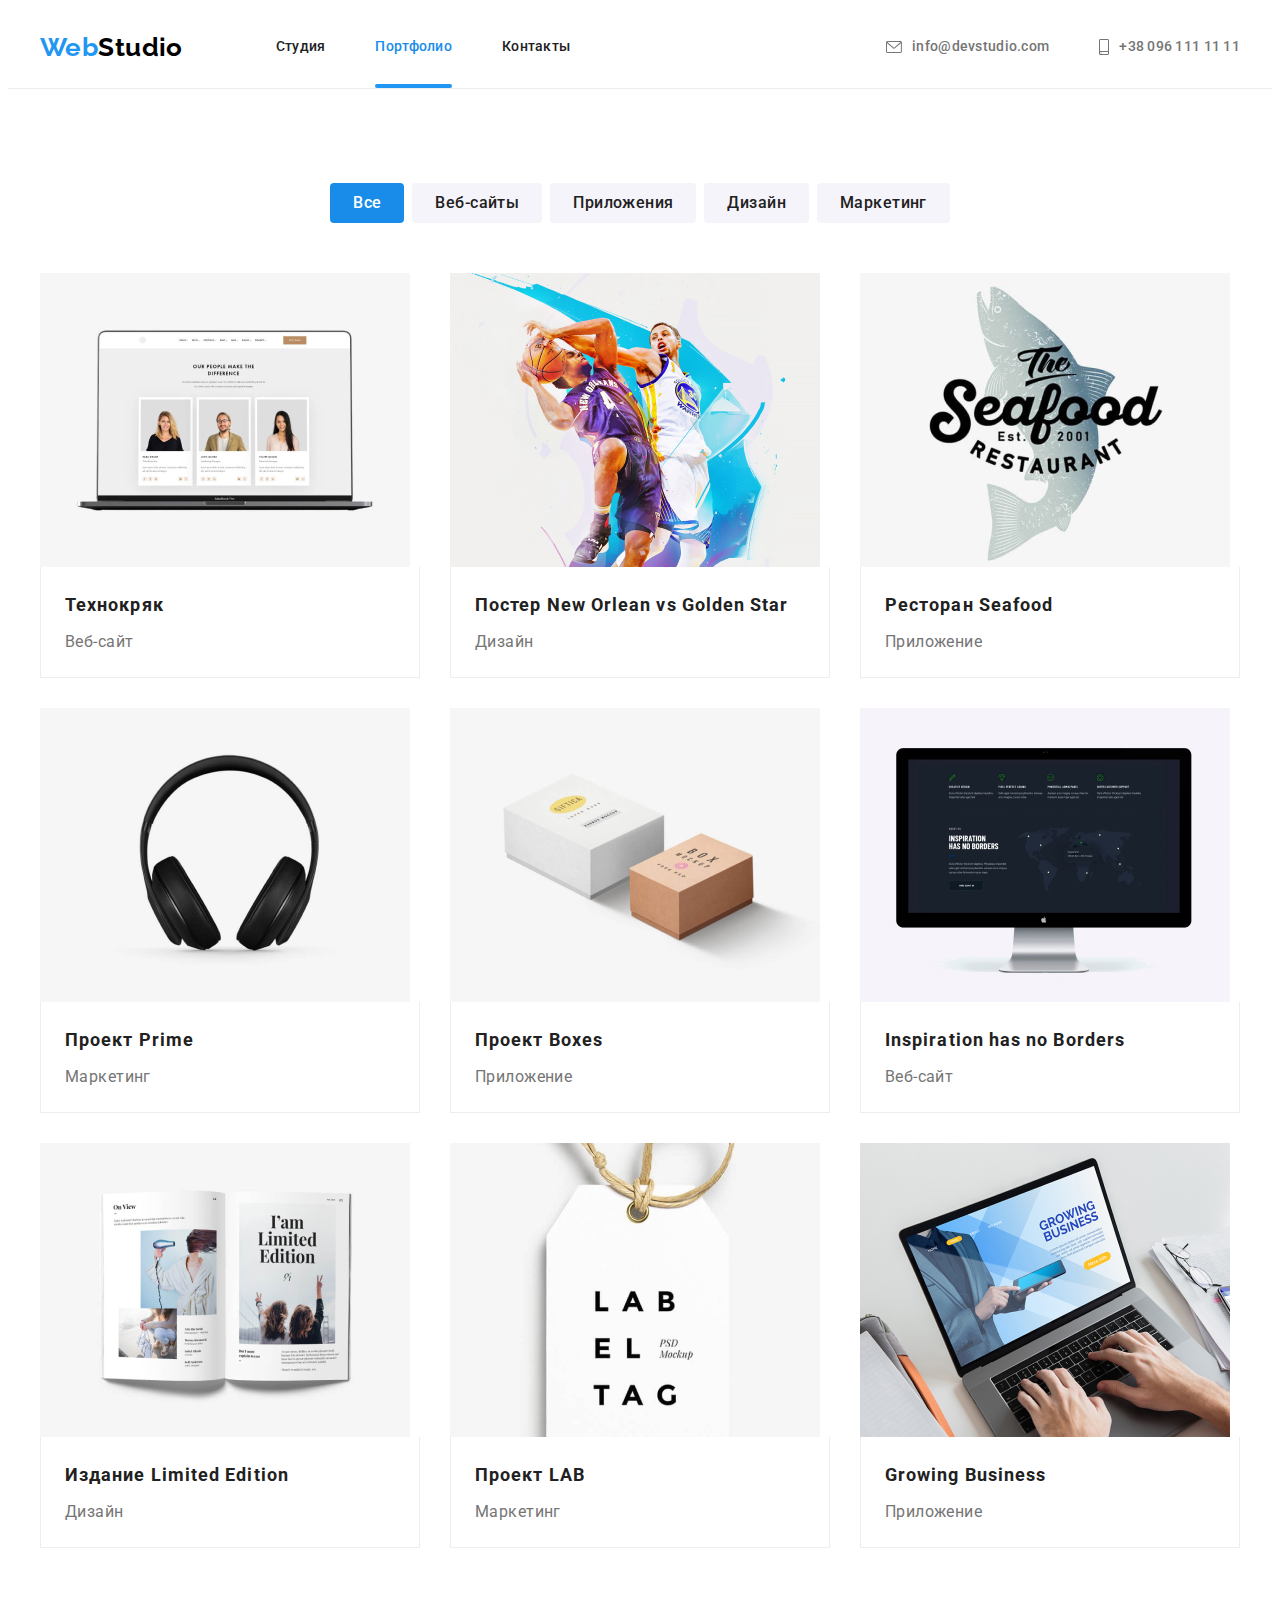
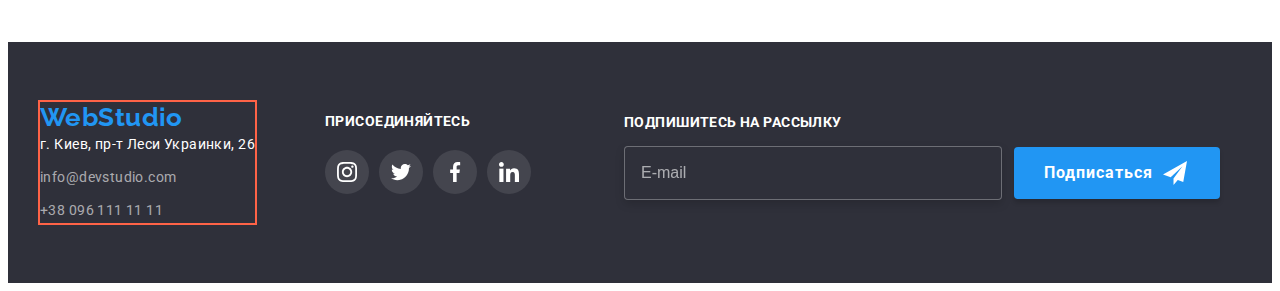
==== commit a48052ce: "BEM header" ====
--- a/portfolio.html
+++ b/portfolio.html
@@ -22,34 +22,35 @@
 <body>
 
     <!-- =============== Шапка сайта (headline) ============== -->
-    <header class="page-header">
+    <header class="header">
         <!-- ======== Основной раздел навигации ======= -->
-        <div class="container main-nav">
-            <nav class="navigation">
-    
-                <a href="./index.html" class="logo links">Web<span class="logo-black">Studio</span></a>
-    
-                <ul class="nav-list lists">
-                    <li class="header-item"><a href="./index.html" class="nav-links links">Студия</a></li>
-                    <li class="header-item"><a href="./portfolio.html" class="nav-links links activlink">Портфолио</a></li>
-                    <li class="header-item"><a href="" class="nav-links links">Контакты</a></li>
+        <div class="container flex-center">
+            <nav class="header__nav flex-center">
+    
+                <a href="./index.html" class="logo links">Web<span class="logo__right logo__right--dark">Studio</span></a>
+    
+                <ul class="header__list lists">
+                    <!-- >nav-list lists -->
+                    <li class="header__item"><a href="./index.html" class="header__link links">Студия</a></li>
+                    <li class="header__item"><a href="./portfolio.html" class="header__link links activlink">Портфолио</a></li>
+                    <li class="header__item"><a href="" class="header__link links">Контакты</a></li>
                 </ul>
     
             </nav>
             <!-- ======== Контакты в header (почта и телефон)  ======= -->
-            <ul class="nav-contacts lists">
-                <li class="header-item">
-                    <a href="mailto:info@devstudio.com" class="header-contacts-link links">
-                        <svg class="header-link-icon" width="16" height="12px">
+            <ul class="header__contacts-list lists">
+                <li class="header__item">
+                    <a href="mailto:info@devstudio.com" class="header__contacts-link links">
+                        <svg class="header__icon" width="16" height="12px">
                             <use href="./images/icons.svg#icon-envelope"></use>
                         </svg>
                         info@devstudio.com
                     </a>
                 </li>
-            
-                <li class="header-item">
-                    <a href="tel:+380961111111" class="header-contacts-link links">
-                        <svg class="header-link-icon" width="10" height="16px">
+    
+                <li class="header__item">
+                    <a href="tel:+380961111111" class="header__contacts-link links">
+                        <svg class="header__icon" width="10" height="16px">
                             <use href="./images/icons.svg#icon-smartphone"></use>
                         </svg>
                         +38 096 111 11 11
--- a/css/styles.css
+++ b/css/styles.css
@@ -57,6 +57,13 @@
     /* background-color: tomato; */ 
 }
 
+/* .navigation */
+.flex-center {
+    display: flex;
+    align-items: center;
+}
+
+
 /* ============================= Контейнер для ФОНА в ГЕРОЙ (overlay) ============================= */
 .overlay {
     max-width: 1600px;
@@ -81,6 +88,7 @@
     /* outline: 2px solid tomato;  */
 }
 
+
 /* ================ Секция - отступы 94px сверху и снизу ================ */
 .section {
     padding-top: 94px;
@@ -142,7 +150,8 @@
 /* ======================= Стилизация Шапки сайта (headline) ======================= */
 
 /* ============ Стилизация header в portfolio (page-header) ============ */
-.page-header {
+/* .page-header */
+.header {
     padding-top: 24px;
     padding-bottom: 25px;
 
@@ -151,15 +160,11 @@
     border-bottom-style: solid;
     border-bottom-color: var(--color-border-line);
 
-    /* УБРАТЬ */
-    /* background-color: #dad8d8;  */
 }
 
 
 /* ============ Стилизация логотипа WebStudio in header ============ */
 .logo {
-    /* margin-right: 93px; */
-
     font-family: 'Raleway';
     font-weight: 700;
     font-size: 26px;
@@ -169,53 +174,44 @@
 }
 
 /* == Замена цвета текста WebStudio (часть Studio - на черную) в header == */
-.logo-black {
+.logo__right--dark {
     color: var(--color-dark);
 }
 
 /* ==== flex-контейнеры в разделе навигации в header ===== */
-.nav-list {
+/* .nav-list */
+.header__list {
     display: flex;
     margin-left: 93px;
 }
 
-.nav-list .header-item +.header-item {
+
+/* .header__list .header-item+.header-item */
+.header__list .header__item +.header__item {
     margin-left: 50px;
 
     /* УБРАТЬ */
     /* outline: 2px solid tomato; */ 
 }
 
-/* .nav-list .header-item:last-child {
-    margin-right: 331px;
-} */
-
-
-.nav-contacts {
+
+.header__contacts-list {
     display: flex;
     margin-left: auto;
     align-items: center;
 }
 
-.nav-contacts .header-item +.header-item {
+
+/* .nav-contacts .header-item+.header-item */
+.header__contacts-list .header__item +.header__item {
     margin-left: 50px;
 
     /* УБРАТЬ */
-    /* outline: 2px solid tomato; */ 
-}
-
-.navigation {
-    display: flex;
-    align-items: center;
-}
-
-.main-nav {
-    display: flex;
-    align-items: center;
+    /* outline: 2px solid tomato;  */
 }
 
 /* ====+++++====== Иконки в Контакты (почта и телефон) в header ===+++++======= */
-.header-contacts-link {
+.header__contacts-link {
     width: 100%;
     height: 100%;
     display: flex;
@@ -225,15 +221,13 @@
     /* fill: tomato; */
 }
 
-.header-link-icon {
+.header__icon {
     margin-right: 10px;
 }
 
 
-
-
 /* ==== Стилизация Кнопок Основного раздела навигации в header ===== */
-.nav-links {
+.header__link {
     display: block;
     
     font-weight: 500;
@@ -249,7 +243,7 @@
 }
 
 /* ==== Выделение цветом активной страници в header в (headline) ===== */
-.nav-links.activlink {
+.header__link.activlink {
     position: relative;
     color: var(--color-button-hover);
 
@@ -258,7 +252,7 @@
 
 }
 /* ================== Подчёркивание ссылки текущей страницы ==================*/
-.nav-links.activlink::after {
+.header__link.activlink::after {
     content: "";
     position: absolute;
     display: block;
@@ -273,7 +267,7 @@
 }
 
 /* ========= Стилизация Контакты (почта и телефон) в header ========= */
-.header-contacts-link {
+.header__contacts-link {
     font-weight: 500;
     line-height: 1.14;
     letter-spacing: 0.02em;
@@ -291,10 +285,11 @@
 
 
 /* ====  Hover & Focus на ссылках и Контактах (почта и телефон) в header === */
-.nav-links:hover,
-.nav-links:focus,
-.header-contacts-link:hover,
-.header-contacts-link:focus {
+.header__link:hover,
+.header__link:focus,
+
+.header__contacts-link:hover,
+.header__contacts-link:focus {
     color: var(--color-logo-links-hover);
     fill: var(--color-logo-links-hover);
 }
@@ -958,7 +953,7 @@
 
 .footers-addresses {
 
-    /* outline: 2px solid tomato; */
+    outline: 2px solid tomato;
 }
 
 .footers-soc {
@@ -1015,9 +1010,15 @@
 
 
 /* == Замена цвета текста WebStudio (часть Studio - на белую) в footer == */
-.logo-white {
+.logo__left--light {
     color: var(--color-light);
 }
+/* Применить margin-bottom: 20px к элементу LOGO */
+.footers__logo {
+    display: inline-block;
+    margin-bottom: 20px;
+}
+
 
 
 /* ============= Стилизация ВСЕХ строк Блока АДРЕС в footer ============= */
@@ -1057,11 +1058,7 @@
 }
 
 
-/* Применить mpadding-bottom: 20px к элементу LOGO */
-.logo .logo-white {
-    display: inline-block;
-    padding-bottom: 20px;
-}
+
 
 
 /* Применить margin-bottom: 9px ко всем элементам с классом list-item,
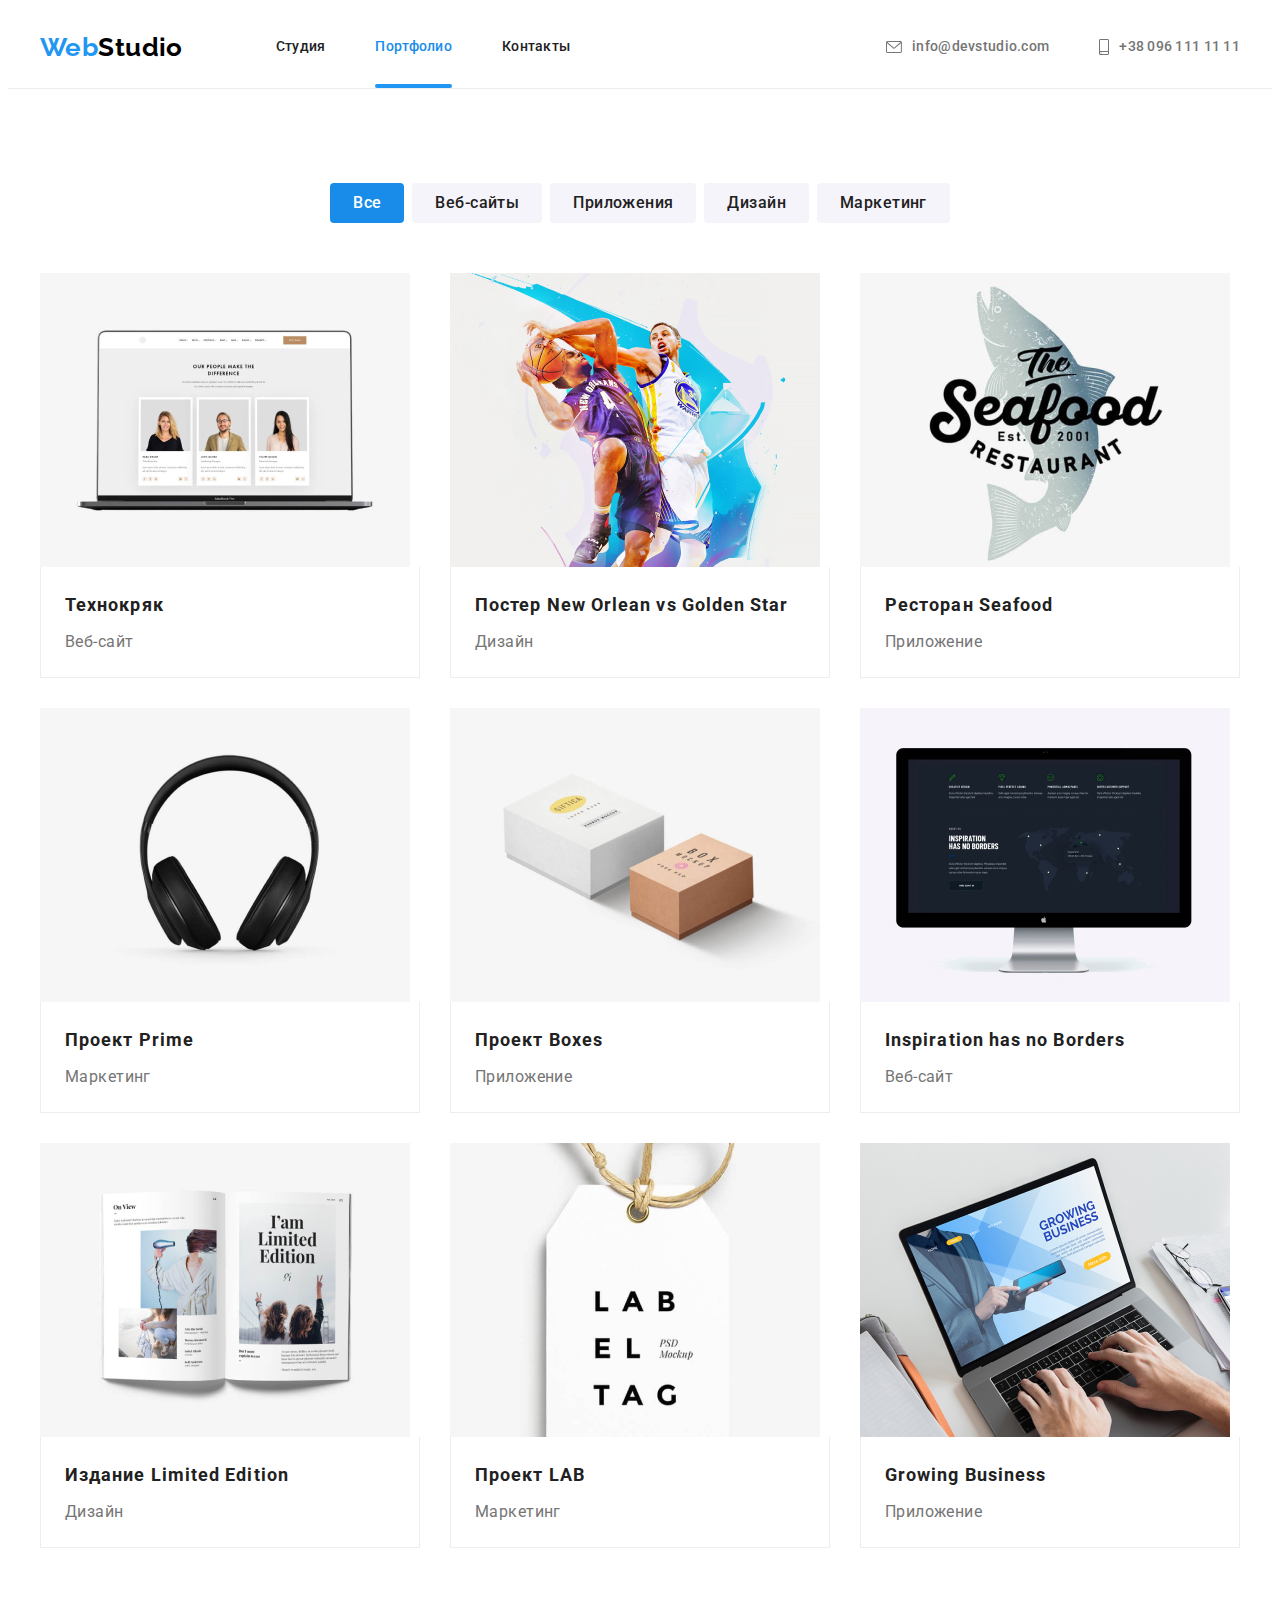
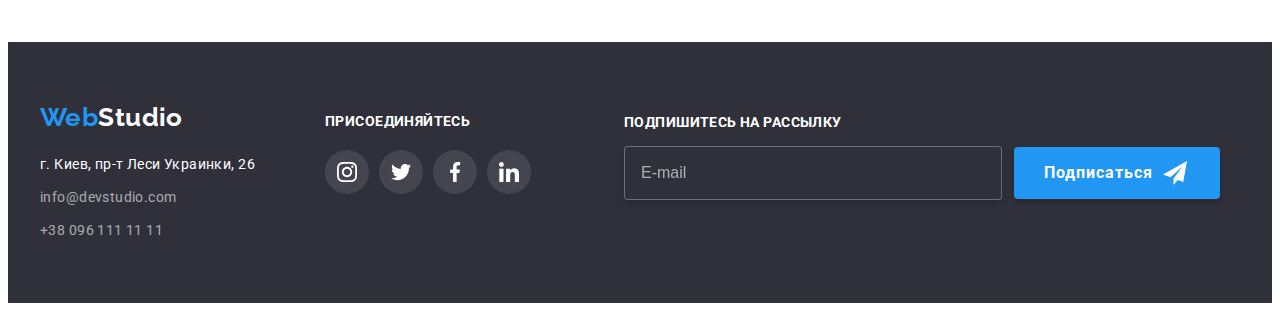
==== commit acc3ce20: "BEM header + footer" ====
--- a/portfolio.html
+++ b/portfolio.html
@@ -265,87 +265,85 @@
     </main>
 
     <!-- =========== Блок ПОДВАЛ  ФУТЕР (footer) =========== -->
-    <footer class="footers">
-        <div class="container foot">
-    
-            <div class="footers-addresses">
-    
-                <a href="./index.html" class="logo links">Web<span class="logo-white">Studio</span></a>
+    <footer class="footer">
+        <div class="container flex">
+    
+            <div class="footer__address">
+                <!-- footers-addresses -->
+    
+                <a href="./index.html" class="logo footers__logo links">Web<span
+                        class="logo__left logo__left--light">Studio</span></a>
     
                 <!-- ============== Блок АДРЕС (addresses) ============== -->
                 <address>
     
-                    <ul class="lists">
-                        <li class="list-item"><a href="" class="addresses links">г. Киев, пр-т Леси Украинки, 26</a></li>
-                        <li class="list-item"><a href="mailto:info@devstudio.com"
-                                class="footers-contact-link links">info@devstudio.com</a></li>
-                        <li class="list-item"><a href="tel:+380961111111" class="footers-contact-link links">+38 096 111 11
-                                11</a></li>
+                    <ul class="footer__address-list lists">
+                        <li class="footer__address-item"><a href="" class="footer__address-link links">г. Киев, пр-т Леси
+                                Украинки, 26</a></li> <!-- addresses links -->
+                        <li class="footer__address-item"><a href="mailto:info@devstudio.com"
+                                class="footer__contact-link links">info@devstudio.com</a></li> <!-- footers-contact-link -->
+                        <li class="footer__address-item"><a href="tel:+380961111111" class="footer__contact-link links">+38
+                                096 111 11 11</a></li>
                     </ul>
     
                 </address>
             </div>
-    
-            <div class="footers-soc">
-    
-                <p class="footers-soc-titles">Присоединяйтесь</p>
-    
-                <ul class="footers-soc-list lists">
-                    <li class="footers-soc-item">
-                        <a href="" class="footers-soc-link">
-                            <svg class="footers-soc-icon" width="20" height="20">
+            <!-- ============== Блок СОЦ СЕТИ (footer__soc) ============== -->
+            <div class="footer__soc">
+    
+                <p class="footer__soc-titles">Присоединяйтесь</p>
+    
+                <ul class="footer__soc-list flex-space-between lists">
+                    <li class="footer__soc-item">
+                        <a href="" class="footer__soc-link">
+                            <svg class="footer__soc-icon" width="20" height="20">
                                 <use href="./images/icons.svg#icon-footer-instagram1"></use>
                             </svg>
                         </a>
                     </li>
     
-                    <li class="footers-soc-item">
-                        <a href="" class="footers-soc-link">
-                            <svg class="footers-soc-icon" width="20" height="20">
+                    <li class="footer__soc-item">
+                        <a href="" class="footer__soc-link">
+                            <svg class="footer__soc-icon" width="20" height="20">
                                 <use href="./images/icons.svg#icon-footer-twitter2"></use>
                             </svg>
                         </a>
                     </li>
     
-                    <li class="footers-soc-item">
-                        <a href="" class="footers-soc-link">
-                            <svg class="footers-soc-icon" width="20" height="20">
+                    <li class="footer__soc-item">
+                        <a href="" class="footer__soc-link">
+                            <svg class="footer__soc-icon" width="20" height="20">
                                 <use href="./images/icons.svg#icon-team-facebook3"></use>
                             </svg>
                         </a>
                     </li>
     
-                    <li class="footers-soc-item">
-                        <a href="" class="footers-soc-link">
-                            <svg class="footers-soc-icon" width="20" height="20">
+                    <li class="footer__soc-item">
+                        <a href="" class="footer__soc-link">
+                            <svg class="footer__soc-icon" width="20" height="20">
                                 <use href="./images/icons.svg#icon-footer-linkedin4"></use>
                             </svg>
                         </a>
                     </li>
                 </ul>
     
-    
             </div>
-
-            <div class="footers-subscription">
+    
+            <!-- ============== Блок ПОПИСКА НА РАССЫЛКУ (footer__subscr) ============== -->
+            <div class="footer__subscr">
                 <form>
-                    <label for="user-email" class="footers-soc-titles">Подпишитесь на рассылку</label>
-                    <div class="footers-field-wrap">
-                        <input 
-                            type="email" 
-                            class="footers-input" 
-                            name="user-email" 
-                            id="user-email" 
-                            placeholder="E-mail" />
-                        <button type="submit" class="btn-footers hero-button">Подписаться
-                            <svg class="footers-icon" width="24" height="24">
+                    <label for="users-email" class="footer__soc-titles">Подпишитесь на рассылку</label>
+                    <div class="footer__field-wrap footer__field-wrap--margin flex-center">
+                        <input type="email" class="footer__input" name="user-email" id="users-email" placeholder="E-mail" />
+                        <button type="submit" class="footer__btn button-main buttons">Подписаться
+                            <svg class="footer__icon" width="24" height="24">
                                 <use href="./images/icons.svg#icon-footer-send"></use>
                             </svg>
                         </button>
                     </div>
                 </form>
             </div>
-            
+    
         </div>
     </footer>
 
--- a/css/styles.css
+++ b/css/styles.css
@@ -57,13 +57,25 @@
     /* background-color: tomato; */ 
 }
 
-/* .navigation */
+.flex {
+    display: flex;
+}
+
 .flex-center {
     display: flex;
     align-items: center;
 }
 
-
+.flex-space-between {
+    display: flex;
+    justify-content: space-between;
+}
+
+.flex-spacebetween-center {
+    display: flex;
+    justify-content: space-between;
+    align-items: center;
+}
 /* ============================= Контейнер для ФОНА в ГЕРОЙ (overlay) ============================= */
 .overlay {
     max-width: 1600px;
@@ -314,8 +326,8 @@
 }
 
 
-/* ====== Стилизация заголовка h1 в ГЕРОЙ (hero-title) ===== */
-.hero-title {
+/* ====== Стилизация заголовка h1 в ГЕРОЙ (hero__title) ===== */
+.hero__title {
     width: 696px;
     margin-top: 0;
     margin-left: auto;
@@ -336,8 +348,8 @@
 }
 
 
-/* ========== Стилизация кнопки в ГЕРОЙ (hero-button) ========== */
-.hero-button {
+/* ========== Стилизация кнопки в ГЕРОЙ (button-main) ========== */
+.button-main {
     display: inline-block;
     border: 1px solid transparent;
     border-radius: 4px;
@@ -361,8 +373,8 @@
 }
 
 /* =============  Hover & Focus на кнопке в ГЕРОЙ ============= */
-.hero-button:hover,
-.hero-button:focus {
+.button-main:hover,
+.button-main:focus {
     background-color: var(--color-button-hover);
 }
 
@@ -578,7 +590,7 @@
 
 
 /* ================ Кнопка ОТПРАВИТЬ в модалке ================= */
-.hero-button.btn-modal {
+.button-main.btn-modal {
     display: block;
     margin-top: 30px;
     margin-left: auto;
@@ -942,40 +954,79 @@
 
 
 /* =============================== Стилизация footer =============================== */
-/* ==== flex-контейнер в footer (foot) ===== */
-.foot {
-    display: flex;
-
-    /* УБРАТЬ */
-    /* outline: 2px solid tomato;  */
-    /* background-color: rgb(43, 75, 64); */
-}
-
-.footers-addresses {
-
-    outline: 2px solid tomato;
-}
-
-.footers-soc {
+/* ==== flex-контейнер в footer (container flex) ===== */
+
+/* ====== Цвет фона в footer ====== */
+.footer {
+    padding-top: 60px;
+    padding-bottom: 60px;
+
+    background-color: var(--color-background-footer);
+}
+
+.footer__address {
+
+    /* outline: 2px solid tomato; */
+}
+
+/* == Замена цвета текста WebStudio (часть Studio - на белую) в footer == */
+.logo__left--light {
+    color: var(--color-light);
+}
+
+/* Применить отступ margin-bottom: 20px к элементу LOGO */
+.footers__logo {
+    display: inline-block;
+    margin-bottom: 20px;
+}
+
+
+/* ============= Стилизация АДРЕС в footer ============= */
+.footer__address-link {
+    font-style: normal;
+    line-height: 1.71;
+
+    color: var(--color-light);
+}
+
+/* ======== Стилизация (почта и телефон) в footer ======== */
+.footer__contact-link {
+    font-style: normal;
+    line-height: 1.71;
+
+    color: var(--color-font-footer);
+
+    transition: color 250ms cubic-bezier(0.4, 0, 0.2, 1);
+}
+
+/* ======  Hover & Focus на ссылках (почта и телефон) в footer ===== */
+.footer__contact-link:hover,
+.footer__contact-link:focus {
+    color: var(--color-logo-links-hover);
+}
+
+/* Применить margin-bottom: 9px ко всем элементам с классом footer__address-item,
+кроме последнего */
+.footer__address-item:not(:last-child) {
+    margin-bottom: 9px;
+
+}
+/* ==================== Стилизация Блока СОЦ СЕТИ (footer__soc) ==================== */
+.footer__soc {
     min-width: 206px;
     margin-top: 12px;
     margin-left: 70px;
-    
+
     /* outline: 2px solid rgb(40, 2, 255); */
 }
 
-/* ======================== Стилизация блока соцсети ======================== */
-.footers-soc-list {
-    display: flex;
-    justify-content: space-between;
-}
-
-.footers-soc-item {
+
+.footer__soc-item {
     width: 44px;
     height: 44px;
 }
 
-.footers-soc-link {
+.footer__soc-link {
     display: flex;
 
     width: 100%;
@@ -993,54 +1044,14 @@
     transition: background-color 250ms cubic-bezier(0.4, 0, 0.2, 1);
 }
 
-.footers-soc-link:hover,
-.footers-soc-link:focus {
+.footer__soc-link:hover,
+.footer__soc-link:focus {
     background-color: var(--color-logo-links-hover);
 }
 
-/* ++++++++++++++++++++++++++++++++++++++++++++++++++++++++++++++++++++ */
-
-/* ====== Цвет фона в footer ====== */
-.footers {
-    padding-top: 60px;
-    padding-bottom: 60px;
-
-    background-color: var(--color-background-footer);
-}
-
-
-/* == Замена цвета текста WebStudio (часть Studio - на белую) в footer == */
-.logo__left--light {
-    color: var(--color-light);
-}
-/* Применить margin-bottom: 20px к элементу LOGO */
-.footers__logo {
-    display: inline-block;
-    margin-bottom: 20px;
-}
-
-
-
-/* ============= Стилизация ВСЕХ строк Блока АДРЕС в footer ============= */
-.addresses {
-    font-style: normal;
-    line-height: 1.71;
-
-    color: var(--color-light);
-}
-
-/* == Изменение цвета шрифта (почта и телефон) в Блоке АДРЕС  в footer == */
-.footers-contact-link {
-    font-style: normal;
-    line-height: 1.71;
-
-    color: var(--color-font-footer);
-
-    transition: color 250ms cubic-bezier(0.4, 0, 0.2, 1);
-}
-
-/* ======== Ститлизация текста в блоке СОЦСЕТИ (footers-soc)========== */
-.footers-soc-titles {
+
+/* ======== Ститлизация текста в Блоке СОЦ СЕТИ (footer__soc) ========== */
+.footer__soc-titles {
     margin-bottom: 20px;
 
     font-weight: 700;
@@ -1051,25 +1062,12 @@
 }
 
 
-/* ======  Hover & Focus на ссылках (почта и телефон) в footer ===== */
-.footers-contact-link:hover,
-.footers-contact-link:focus {
-    color: var(--color-logo-links-hover);
-}
-
-
-
-
-
-/* Применить margin-bottom: 9px ко всем элементам с классом list-item,
-кроме последнего */
-.list-item:not(:last-child) {
-    margin-bottom: 9px;
-    
-}
+
+
+
 
 /* ======================== Стилизация формы ПОДПИСАТЬСЯ ======================== */
-.footers-subscription {
+.footer__subscr {
     margin-left: 93px;
     padding-top: 12px;
 
@@ -1078,16 +1076,14 @@
     /* background-color: tomato; */
 }
 
-.footers-field-wrap {
-    display: flex;
-    align-items: center;
+.footer__field-wrap--margin {
     margin-top: 15px;
 
     /* outline: 2px solid rgb(71, 58, 250); */
 }
 
 /* +++++++++++ Стили ПЛЕЙСХОЛДЕРА +++++++++++ */
-.footers-input::placeholder {
+.footer__input::placeholder {
         font-size: 16px;
         line-height: 1.25;
     
@@ -1095,7 +1091,7 @@
 }
 /* +++++++++++++++++++++++++++++++++ */
 
-.footers-input {
+.footer__input {
     width: 358px;
     height: 50px;
 
@@ -1114,24 +1110,24 @@
 
 }
 
-
-.btn-footers.hero-button {
+/* btn-footers.button-main */
+.footer__btn {
     position: relative;
+
+    display: flex;
+
+    justify-content: space-between;
+    align-items: center;
+
     margin-left: 12px;
     padding-left: 29px;
+
     text-align: left;
-}
-
-
-.btn-footers {
-    display: flex;
-    justify-content: space-between;
-    align-items: center;
-
-}
-
-
-.footers-icon {
+
+}
+
+
+.footer__icon {
     margin-left: 10px;
 
     fill: var(--color-light);
